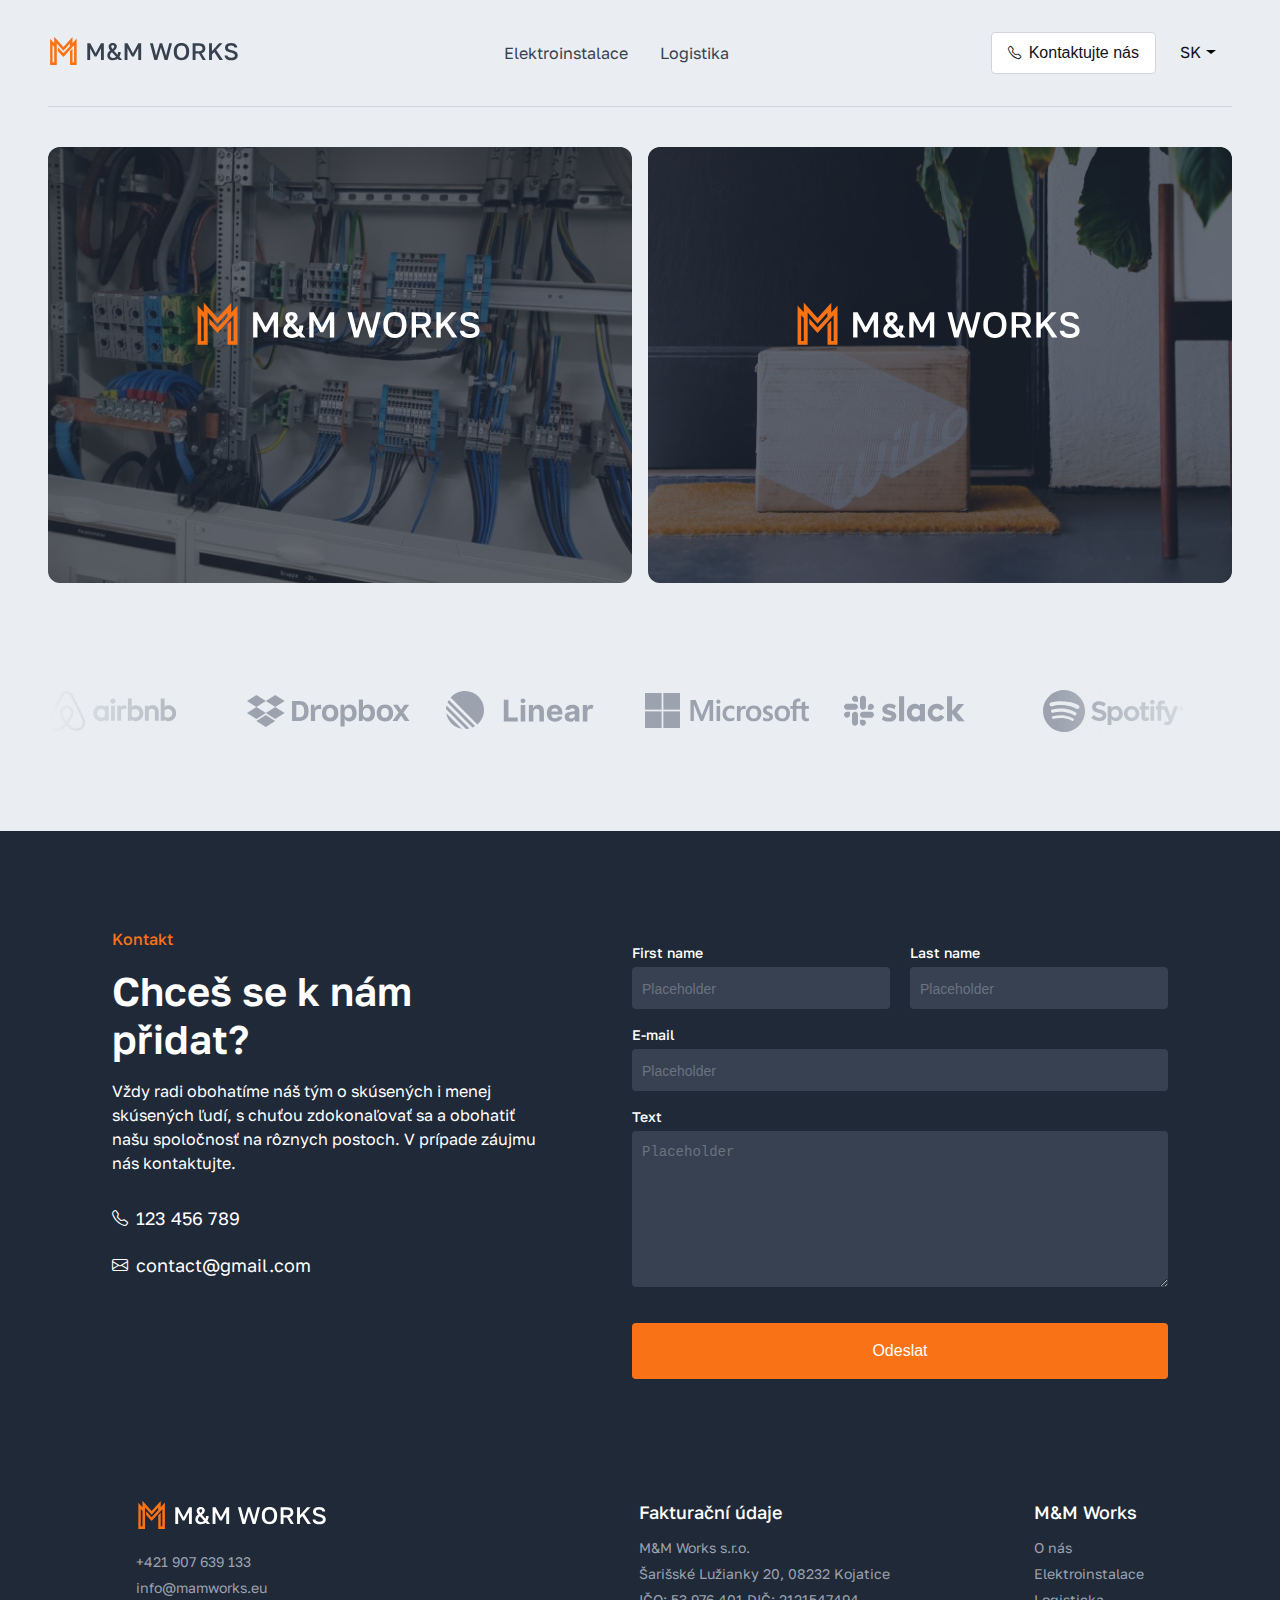
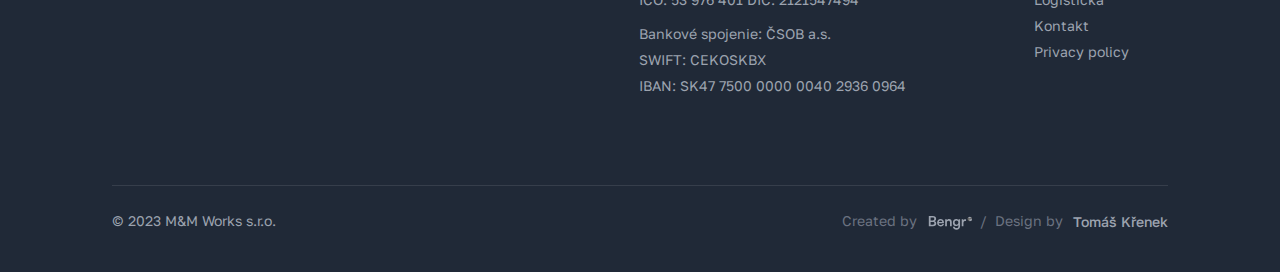
==== index.html @ a44fefaa "hotova cela media queries pro uvodni stranku s kartama" ====
<!DOCTYPE html>
<html lang="en">
<head>
    <meta charset="UTF-8">
    <meta name="viewport" content="width=device-width, initial-scale=1.0">
    <link rel="stylesheet" href="style.css">
    <link rel="stylesheet" href="https://cdn.jsdelivr.net/npm/@splidejs/splide@4.1.4/dist/css/splide.min.css">
    <title>M&M Works</title>
</head>
<body>
    <!--Header-->
    <header>
        <div class="header-container">
            <div class="header-wrapper">
                <div class="header-logo">
                    <a href="index.html">
                        <img src="./_loga/Variant=Light, Type=Works.svg" alt="logo M&M Works">
                    </a>
                </div>

                <nav class="header-nav">
                    <ul>
                        <li><a href="elektroinstalace.html">Elektroinstalace</a></li>
                        <li><a href="logistika.html">Logistika</a></li>
                    </ul>
                </nav>

                <div class="header-list">
                    <div class="header-btn">
                        <button>
                            <i class="bi bi-telephone"></i>
                            <p>Kontaktujte nás</p>
                        </button>
                    </div>

                    <div class="dropdown">
                        <div class="select">
                            <span class="selected">SK</span>
                            <div class="caret"></div>
                        </div>
                        <ul class="menu">
                            <li class="active">SK</li>
                            <li>DE</li>
                            <li>EN</li>
                        </ul>
                    </div>
                </div>
            </div>
        </div>
    </header>

    <!--Introductory Main Content-->
    <main>
        <section>
            <div class="main-container">
                <div class="main-content">
                    <div class="main-wrapper">
                        <div class="main-cards">
                            <a href="elektroinstalace.html">
                                <div class="main-card-bg"></div>
                                <div class="main-card-img">
                                    <img src="/_img/image 2.jpg">
                                </div>
                                
                                <div class="main-logo-img">
                                    <img src="/_loga/Variant=Dark, Type=Works.svg">
                                </div>
                                <div class="main-content-btn">
                                    <button>Více o službě</button>
                                </div>
                            </a>
                            
                        </div>
                
                        <div class="main-cards">
                            <a href="logistika.html">
                                <div class="main-card-bg"></div>
                                <div class="main-card-img">
                                    <img src="/_img/image-logistika.jpg">
                                </div>
                                
                                <div class="main-logo-img">
                                    <img src="/_loga/Variant=Dark, Type=Works.svg">
                                </div>
                                <div class="main-content-btn">
                                    <button>Více o službě</button>
                                </div>
                            </a>
                            
                        </div>
                    </div>
        
                    <div class="main-splide-content section-slider">
                        <div class="splide slider1" role="group" aria-label="Splide Basic HTML Example">
                            <div class="splide__track">
                                    <ul class="splide__list">
                                        <li class="splide__slide"><img src="./_loga/logo-airbnb.svg" alt="Logo Airbnb"></li>
                                        <li class="splide__slide"><img src="./_loga/logo-dropbox.svg" alt="Logo Dropbox"></li>
                                        <li class="splide__slide"><img src="./_loga/logo-linear.svg" alt="Logo Linear"></li>
                                        <li class="splide__slide"><img src="./_loga/logo-microsoft.svg" alt="Logo Microsoft"></li>
                                        <li class="splide__slide"><img src="./_loga/logo-slack.svg" alt="Logo Slack"></li>
                                        <li class="splide__slide"><img src="./_loga/logo-spotify.svg" alt="Logo Spotify"></li>
                                        <li class="splide__slide"><img src="./_loga/logo-airbnb.svg" alt="Logo Airbnb"></li>
                                        <li class="splide__slide"><img src="./_loga/logo-dropbox.svg" alt="Logo dropbox"></li>
                                        <li class="splide__slide"><img src="./_loga/logo-linear.svg" alt="Logo Linear"></li>
                                        <li class="splide__slide"><img src="./_loga/logo-microsoft.svg" alt="Logo Microsoft"></li>
                                        <li class="splide__slide"><img src="./_loga/logo-slack.svg" alt="Logo Slack"></li>
                                        <li class="splide__slide"><img src="./_loga/logo-spotify.svg" alt="Logo Spotify"></li>
                                    </ul>
                            </div>
                        </div>
                    </div>
                </div>
            </div>
        </section>
    </main>

    <!--Footer -->
    <footer>
        <div class="footer-container">
            <div class="footer-items-content">
                <div class="footer-content">
                    <div class="footer-first-part">
                        <div class="first-part-text">
                            <p class="footer-contact">Kontakt</p>
                            <h2>Chceš se k nám přidat?</h2>
                            <p>Vždy radi obohatíme náš tým o skúsených i menej skúsených ľudí, s chuťou zdokonaľovať sa a obohatiť našu spoločnosť na rôznych postoch. V prípade záujmu nás kontaktujte.</p>
                        </div>
                        
                        <div class="footer-info">
                            <div class="footer-items">
                                <i class="bi bi-telephone"></i>
                                <p>123 456 789</p>
                            </div>
                            <div class="footer-items">
                                <i class="bi bi-envelope"></i>
                                <p>contact@gmail.com</p>
                            </div>
                        </div>
                    </div>
    
                    <div>
                        <form class="footer-form">
                            <div class="row">
                                <div class="input-group group-name">
                                    <input type="text" id="name" class="shit" placeholder="Placeholder" required>
                                    <label for="name">First name</label>
                                </div>
                                <div class="input-group group-name">
                                    <input type="text" id="name" class="shitone" placeholder="Placeholder" required>
                                    <label for="name">Last name</label>
                                </div>
                            </div>
                            
                            <div class="input-group">
                                <input type="text" id="email" placeholder="Placeholder" required>
                                <label for="email">E-mail</label>
                            </div>
                            <div class="input-group">
                                <textarea id="message" rows="8" placeholder="Placeholder"></textarea>
                                <label for="message">Text</label>
                            </div>
                            <button type="submit">Odeslat</button>
                        </form>
    
                    </div>
                </div>
    
                <div class="footer-second-part">
                    <div class="footer-item-contact">
                        <div>
                            <a href="#">
                                <img src="./_loga/Variant=Dark, Type=Works.svg" alt="logo M&M Works">
                            </a>
                        </div>
    
                        <div class="footer-contact-list">
                            <div>
                                <p>+421 907 639 133</p>
                            </div>
    
                            <div>
                                <p>info@mamworks.eu</p>
                            </div>
                        </div>
                    </div>
    
                    <div class="footer-first-list">
                        <h4>Fakturační údaje</h4>
                        <ul>
                            <li><a href="#">M&M Works s.r.o.</a></li>
                            <li><a href="#">Šarišské Lužianky 20, 08232 Kojatice</a></li>
                            <li><a href="#">IČO: 53 976 401 DIČ: 2121547494</a></li>
                        </ul>
    
                        <ul>
                            <li><a href="#">Bankové spojenie: ČSOB a.s.</a></li>
                            <li><a href="#">SWIFT: CEKOSKBX</a></li>
                            <li><a href="#">IBAN: SK47 7500 0000 0040 2936 0964</a></li>
                        </ul>
                    </div>
    
                    <div class="footer-second-list">
                        <h4>M&M Works</h4>
                        <ul>
                            <li><a href="#">O nás</a></li>
                            <li><a href="#">Elektroinstalace</a></li>
                            <li><a href="#">Logisticka</a></li>
                            <li><a href="#">Kontakt</a></li>
                            <li><a href="#">Privacy policy</a></li>
                        </ul>
                    </div>
                </div>
    
                <div class="footer-last-part">
                    <div class="footer-last-info">
                        <div class="footer-frame">
                            <p>© 2023 M&M Works s.r.o.</p>
                        </div>
        
                        <div class="footer-last-frame">
                            <p class="mr-6">Created by</p>
                            <a href="https://www.bengr.cz/">
                                <img src="./_loga/bengr.svg" alt="Logo Bengr">
                            </a>
                            <p class="m-8">/</p>
                            <p class="mr-6">Design by</p>
                            <a href="https://www.tomaskrenek.com/"  class="footer-last-name">
                                <p>Tomáš Křenek</p>
                            </a>
                        </div>
                    </div>
                </div>
            </div>
        </div>
    </footer>

    <script src="https://cdn.jsdelivr.net/npm/@splidejs/splide@4.1.4/dist/js/splide.min.js"></script>
    <script src="script.js"></script>
</body>
</html>
---- style.css ----
@charset "UTF-8";
@import url("https://fonts.googleapis.com/css2?family=Golos+Text:wght@400..900&display=swap");
@import url("https://cdn.jsdelivr.net/npm/bootstrap-icons@1.11.3/font/bootstrap-icons.min.css");
/*SLIDER FIRST*/
.main-splide-content {
  max-width: 90rem;
  margin: 0 auto;
}

.section-slider1 {
  display: flex;
  align-items: center;
  padding: 4rem 0 2.5rem 0;
}

.slider1::before,
.slider1::after {
  background: linear-gradient(to right, rgb(234, 237, 241) 0%, rgba(255, 255, 255, 0) 100%);
  content: "";
  height: 100%;
  position: absolute;
  width: 15%;
  z-index: 2;
}

.slider1::before {
  left: 0;
  top: 0;
}

.slider1::after {
  right: 0;
  top: 0;
  transform: rotateZ(180deg);
}

.slider1.slider-bg::before,
.slider1.slider-bg::after {
  background: linear-gradient(to right, rgb(255, 255, 255) 0%, rgba(255, 255, 255, 0) 100%);
  content: "";
  height: 100%;
  position: absolute;
  width: 15%;
  z-index: 2;
}

.slider1.slider-bg::before {
  left: 0;
  top: 0;
}

.slider1.slider-bg::after {
  right: 0;
  top: 0;
  transform: rotateZ(180deg);
}

/*SLIDER 2*/
.splide2 img {
  width: 100%;
  -o-object-fit: cover;
     object-fit: cover;
}

.splide__pagination {
  position: relative !important;
  bottom: 0 !important;
  margin-top: 0.625rem !important;
}

.splide__pagination__page.is-active {
  background: rgb(28, 30, 40) !important;
}

/*SLIDER 3*/
.slider3 {
  display: flex;
  justify-content: flex-end; /* Zarovná slidy na pravou stranu */
}

.slider3 img {
  height: 280px;
  width: 100%;
  -o-object-fit: cover;
     object-fit: cover;
}

.slide-caption {
  background-color: green;
  padding: 20px;
}

@media screen and (max-width: 1279px) {
  .section-slider {
    display: none;
  }
}
/*Section About Transportation*/
.services-items-logistika {
  width: 50%;
  padding-right: 3.5rem;
}
.services-items-logistika .services-logistika ul {
  display: flex;
  flex-direction: column;
  gap: 1rem;
  margin: 2.5rem 0 0 0;
}
.services-items-logistika .services-logistika ul .services-logistika-list {
  display: flex;
  gap: 0.75rem;
}
.services-items-logistika .services-logistika ul li {
  list-style-type: none;
}
.services-items-logistika .services-logistika ul li p {
  color: rgb(56, 65, 80);
  font-size: 1rem;
  line-height: 1.5rem;
  font-weight: 400;
}

.services-logistika-feature {
  display: flex;
  flex-direction: column;
  gap: 1rem;
}

.services-logistika-item {
  margin: 0 0 0 1.875rem;
}

.services-logistika-container {
  display: flex;
  align-items: center;
  background-color: rgb(234, 237, 241);
  padding: 0.75rem 1rem;
  border-radius: 0.25rem;
  margin: 1.5rem 0 0 0;
  gap: 0.75rem;
}
.services-logistika-container p {
  color: rgb(56, 65, 80) !important;
  font-weight: 400 !important;
  font-size: 1rem !important; /*uz zoufalost*/
  line-height: 1.5rem !important;
}

/*Breakpointy*/
@media screen and (max-width: 1023px) {
  .services-items-logistika {
    width: 100%;
  }
  .items-logistika-reverse {
    flex-direction: column-reverse !important;
  }
}
/*Footer*/
.footer-container {
  display: flex;
  flex-direction: column;
  align-items: center;
  background-color: rgb(32, 41, 55);
  padding: 6rem 7rem 2.5rem 7rem;
}
.footer-container .footer-items-content {
  max-width: 90rem;
  width: 100%;
  margin: 0 auto;
  display: flex;
  flex-direction: column;
  gap: 4rem;
}
.footer-container .footer-content {
  display: flex;
  gap: 4rem;
  width: 100%;
  justify-content: space-between;
}
.footer-container .footer-content .footer-first-part {
  display: flex;
  flex-direction: column;
  gap: 1.875rem;
}
.footer-container .footer-content .footer-first-part .first-part-text {
  display: flex;
  flex-direction: column;
  gap: 1rem;
}
.footer-container .footer-content .footer-first-part .first-part-text .footer-contact {
  font-size: 1rem;
  line-height: 1.5rem;
  color: rgb(249, 115, 22);
  font-weight: 500;
}
.footer-container .footer-content .footer-first-part .first-part-text h2 {
  font-size: 2.5rem;
  line-height: 3rem;
  color: rgb(255, 255, 255);
  font-weight: 600;
}
.footer-container .footer-content .footer-first-part .first-part-text p {
  max-width: 35.5rem;
  font-size: 1rem;
  line-height: 1.5rem;
  font-weight: 400;
  color: rgb(255, 255, 255);
}
.footer-container .footer-content .footer-first-part .footer-info {
  display: flex;
  flex-direction: column;
  gap: 1.313rem;
}
.footer-container .footer-content .footer-first-part .footer-info .footer-items {
  display: flex;
  gap: 0.5rem;
  align-items: center;
}
.footer-container .footer-content .footer-first-part .footer-info .footer-items p {
  color: rgb(255, 255, 255);
  font-size: 1.125rem;
  line-height: 1.625rem;
}
.footer-container .footer-content .footer-first-part .footer-info .footer-items .bi-telephone {
  color: rgb(255, 255, 255);
}
.footer-container .footer-content .footer-first-part .footer-info .footer-items .bi-envelope {
  color: rgb(255, 255, 255);
}
.footer-container .footer-content .footer-form {
  display: flex;
  flex-direction: column;
  width: 100%;
  width: 35.5rem;
  position: relative;
  padding: 2rem 0 2rem 2rem;
  gap: 2rem;
}
.footer-container .footer-content .footer-form .row {
  display: flex;
  align-items: center;
  justify-content: space-between;
  gap: 1.25rem;
}
.footer-container .footer-content .footer-form .row #name {
  height: 2.625rem;
}
.footer-container .footer-content .footer-form .row .group-name {
  width: 50%;
}
.footer-container .footer-content .footer-form .input-group {
  position: relative;
  padding: 0.5rem 0 0 0;
}
.footer-container .footer-content .footer-form .input-group input, .footer-container .footer-content .footer-form .input-group textarea {
  width: 100%;
  padding: 0.625rem;
  background-color: rgb(55, 65, 81);
  font-size: 15px;
  border: none;
  border-radius: 0.25rem;
  color: rgb(255, 255, 255);
}
.footer-container .footer-content .footer-form .input-group ::-moz-placeholder {
  color: rgb(107, 114, 128);
  font-size: 0.875rem;
  line-height: 1.375rem;
  font-weight: 400;
}
.footer-container .footer-content .footer-form .input-group ::placeholder {
  color: rgb(107, 114, 128);
  font-size: 0.875rem;
  line-height: 1.375rem;
  font-weight: 400;
}
.footer-container .footer-content .footer-form .input-group #email {
  height: 2.625rem;
}
.footer-container .footer-content .footer-form .input-group label {
  height: 100%;
  position: absolute;
  left: 0;
  bottom: 1.563rem;
  color: rgb(255, 255, 255);
  font-size: 0.875rem;
  line-height: 1.375rem;
  font-weight: 500;
  padding: 0.5rem 0 0 0;
}
.footer-container .footer-content .footer-form button {
  color: #fff;
  font-size: 1rem;
  line-height: 1.5rem;
  font-weight: 500;
  background-color: rgb(249, 115, 22);
  border: none;
  border-radius: 0.25rem;
  padding: 1rem 2rem;
  width: 100%;
  cursor: pointer;
}
.footer-container .footer-second-part {
  display: flex;
  justify-content: space-between;
  width: 100%;
}
.footer-container .footer-second-part .footer-item-contact {
  display: flex;
  flex-direction: column;
  gap: 1rem;
  width: 40%;
  padding: 1.5rem;
}
.footer-container .footer-second-part .footer-contact-list {
  display: flex;
  flex-direction: column;
  gap: 0.25rem;
}
.footer-container .footer-second-part .footer-contact-list p {
  color: rgb(156, 163, 175);
  font-size: 0.875rem;
  line-height: 1.375rem;
  cursor: pointer;
  white-space: nowrap;
}
.footer-container .footer-second-part .footer-first-list {
  display: flex;
  flex-direction: column;
  gap: 0.75rem;
  padding: 1.5rem;
}
.footer-container .footer-second-part .footer-first-list h4 {
  font-size: 1.125rem;
  line-height: 1.625rem;
  color: rgb(255, 255, 255);
  font-weight: 500;
}
.footer-container .footer-second-part .footer-first-list ul {
  display: flex;
  flex-direction: column;
  gap: 0.25rem;
  list-style-type: none;
}
.footer-container .footer-second-part .footer-first-list ul a {
  text-decoration: none;
  font-size: 0.875rem;
  line-height: 1.375rem;
  color: rgb(156, 163, 175);
}
.footer-container .footer-second-part .footer-second-list {
  display: flex;
  flex-direction: column;
  gap: 0.75rem;
  padding: 1.5rem;
}
.footer-container .footer-second-part .footer-second-list h4 {
  font-size: 1.125rem;
  line-height: 1.625rem;
  color: rgb(255, 255, 255);
  font-weight: 500;
}
.footer-container .footer-second-part .footer-second-list ul {
  display: flex;
  flex-direction: column;
  gap: 0.25rem;
  list-style-type: none;
}
.footer-container .footer-second-part .footer-second-list ul a {
  text-decoration: none;
  font-size: 0.875rem;
  line-height: 1.375rem;
  color: rgb(156, 163, 175);
}
.footer-container .footer-last-part {
  width: 100%;
  border-top: 0.063rem solid rgba(255, 255, 255, 0.1);
}
.footer-container .footer-last-part .footer-last-info {
  display: flex;
  justify-content: space-between;
  margin: 1.5rem 0 0 0;
}
.footer-container .footer-last-part .footer-last-info .footer-frame p {
  font-size: 0.875rem;
  line-height: 1.375rem;
  font-weight: 400;
  color: rgb(156, 163, 175);
}
.footer-container .footer-last-part .footer-last-info .footer-last-frame {
  display: flex;
  align-items: center;
}
.footer-container .footer-last-part .footer-last-info .footer-last-frame p {
  font-size: 0.875rem;
  line-height: 1.375rem;
  font-weight: 400;
  color: rgb(107, 114, 128);
}
.footer-container .footer-last-part .footer-last-info .footer-last-frame a {
  align-items: center;
  display: flex;
  height: 0.875rem;
  margin: 0.125rem 0 0 0.25rem;
}
.footer-container .footer-last-part .footer-last-info .footer-last-frame .footer-last-name {
  text-decoration: none;
}
.footer-container .footer-last-part .footer-last-info .footer-last-frame .footer-last-name p {
  font-weight: 500;
  color: rgb(156, 163, 175);
}

/*Breakpointy*/
@media screen and (max-width: 767px) {
  .footer-container {
    padding: 4rem 1rem;
  }
  .footer-item-contact {
    padding: 1.5rem 0 !important;
  }
  .footer-first-list {
    padding: 1.5rem 0 !important;
  }
  .footer-second-list {
    padding: 1.5rem 0 !important;
  }
  .footer-last-info {
    flex-direction: column;
    align-items: center;
    gap: 1rem;
  }
}
@media screen and (min-width: 768px) and (max-width: 1023px) {
  .footer-container {
    padding: 6rem 2rem;
  }
}
@media screen and (max-width: 1023px) {
  .footer-content {
    flex-direction: column;
  }
  .footer-form {
    padding: 2rem 0 2rem 0;
  }
  .footer-container .footer-content .footer-form {
    padding: 2rem 0 2rem 0;
    width: 100%;
  }
  .footer-form button {
    background-color: aqua;
  }
  .footer-second-part {
    flex-direction: column;
  }
}
/* HEADER */
.header-container {
  background-color: rgb(234, 237, 241);
  display: flex;
  justify-content: center;
}
.header-container .header-wrapper {
  display: flex;
  justify-content: space-between;
  align-items: center;
  max-width: 90rem;
  margin: 0 3rem;
  border-bottom: 0.063rem solid rgb(209, 213, 219);
  padding: 2rem 0;
  width: 100%;
}
.header-container .header-wrapper .header-nav ul {
  display: flex;
  cursor: pointer;
  gap: 2rem;
}
.header-container .header-wrapper .header-nav li {
  list-style-type: none;
}
.header-container .header-wrapper .header-nav a {
  font-size: 1rem;
  line-height: 1.5rem;
  color: rgb(56, 65, 80);
  text-decoration: none;
}
.header-container .header-wrapper .header-list {
  display: flex;
  gap: 0.5rem;
}
.header-container .header-wrapper .header-list .header-btn button {
  display: flex;
  gap: 0.5rem;
  padding: 0.5rem 1rem;
  cursor: pointer;
  color: rgb(15, 19, 26);
  align-items: center;
  border-radius: 0.25rem;
  border: 1px solid rgb(209, 213, 219);
  background-color: rgb(255, 255, 255);
}
.header-container .header-wrapper .header-list .header-btn p {
  font-size: 1rem;
  line-height: 1.5rem;
  font-weight: 500;
}
.header-container .header-wrapper .header-list .dropdown {
  position: relative;
}
.header-container .header-wrapper .header-list .dropdown .select {
  background: transparent;
  color: rgb(15, 19, 26);
  display: flex;
  justify-content: center;
  align-items: center;
  padding: 0.5rem 1rem;
  font-size: 1rem;
  line-height: 1.5rem;
}
.header-container .header-wrapper .header-list .dropdown .select:hover, .header-container .header-wrapper .header-list .dropdown .select:active {
  background-color: aqua;
}
.header-container .header-wrapper .header-list .dropdown .caret {
  width: 0;
  border-left: 0.313rem solid transparent;
  border-right: 0.313rem solid transparent;
  border-top: 0.25rem solid black;
  transition: 0.3s;
  margin: 0 0 0 0.313rem;
}
.header-container .header-wrapper .header-list .dropdown .caret-rotate {
  transform: rotate(180deg);
}
.header-container .header-wrapper .header-list .dropdown .menu {
  list-style-type: none;
  padding: 0.5rem;
  background: white;
  box-shadow: 0 1rem 2rem 0 rgba(82, 88, 117, 0.08);
  border-radius: 0.3rem;
  color: rgb(15, 19, 26);
  position: absolute;
  top: 3rem;
  left: 50%;
  transform: translateX(-50%);
  opacity: 0;
  display: none;
  transition: 0.2s;
  z-index: 1;
}
.header-container .header-wrapper .header-list .dropdown .menu li {
  padding: 1rem;
  margin: 0.5rem 0;
  border-radius: 0.3rem;
}
.header-container .header-wrapper .header-list .dropdown .active {
  background: lightgrey;
}
.header-container .header-wrapper .header-list .dropdown .menu-open {
  display: block;
  opacity: 1;
}

/*Breakpointy*/
@media screen and (max-width: 639px) {
  .header-wrapper {
    flex-direction: column;
  }
}
@media screen and (max-width: 767px) {
  .header-wrapper {
    margin: 0 1rem !important;
  }
}
@media screen and (min-width: 768px) and (max-width: 1023px) {
  .header-wrapper {
    margin: 0 2rem !important;
  }
}
@media screen and (max-width: 1023px) {
  .header-nav {
    display: none;
  }
}
*, *::before, *::after {
  padding: 0;
  margin: 0;
  box-sizing: border-box;
}

body {
  font-family: "Golos Text", sans-serif;
}

/*Introductory Main Content*/
.main-container {
  background-color: rgb(234, 237, 241);
}
.main-container .main-content {
  display: flex;
  flex-direction: column;
  gap: 4rem;
  max-width: 90rem;
  margin: 0 auto;
}
.main-container .main-splide-content {
  margin: 0 0 6rem 0;
}

.main-wrapper {
  width: 100%;
  display: flex;
  justify-content: center;
  align-items: center;
  gap: 1rem;
  padding-top: 2.5rem;
  padding-bottom: 4rem;
}
.main-wrapper .main-cards {
  position: relative;
  width: 100%;
}
.main-wrapper .main-cards .main-card-bg {
  width: 100%;
  height: 100%;
  position: absolute;
  top: 0;
  left: 0;
  background-color: rgba(32, 41, 55, 0.7);
  border-radius: 0.75rem;
}
.main-wrapper .main-cards .main-card-img img {
  display: block;
  margin: auto;
  width: 100%;
  height: auto;
  -o-object-fit: cover;
     object-fit: cover;
  border-radius: 0.75rem;
}
.main-wrapper .main-cards .main-logo-img {
  position: absolute;
  top: 35%;
  left: 0;
  z-index: 4;
  justify-content: center;
  display: flex;
  margin: auto;
  width: 100%;
}
.main-wrapper .main-cards .main-logo-img img {
  height: 50%;
  width: 50%;
}
.main-wrapper .main-cards .main-content-btn {
  width: 100%;
  height: 100%;
  top: 0;
  left: 0;
  position: absolute;
  display: flex;
  justify-content: center;
  align-items: center;
  background-color: rgba(32, 41, 55, 0.95);
  opacity: 0;
  transition: opacity 0.6s, transform 0.6s;
}
.main-wrapper .main-cards .main-content-btn:hover {
  opacity: 1;
}
.main-wrapper .main-cards .main-content-btn:hover > * {
  transform: translateY(0);
}
.main-wrapper .main-cards .main-content-btn button {
  position: absolute;
  bottom: 35%;
  padding: 16px 32px;
  border: none;
  border-radius: 4px;
  background-color: rgb(249, 115, 22);
  color: white;
  cursor: pointer;
}

.main-content-btn > * {
  transform: translateY(25px);
  transition: transform 0.6s;
}

/*Introductory Section*/
.elektro-bg {
  display: flex;
  align-items: center;
  background-color: rgb(234, 237, 241);
}
.elektro-bg .main-information {
  max-width: 90rem;
  margin: 0 auto;
  display: flex;
  align-items: center;
  gap: 4rem;
  padding: 40px 112px 40px 112px;
}
.elektro-bg .main-information .elektro-features {
  max-width: 34.688rem;
}
.elektro-bg .main-information .elektro-features .elektro-items {
  display: flex;
  align-items: center;
  margin: 0 0 1.5rem 0;
  gap: 0.25rem;
  color: rgb(107, 114, 128);
}
.elektro-bg .main-information .elektro-features .elektro-items p {
  font-size: 1.125rem;
  line-height: 1.625rem;
}
.elektro-bg .main-information .elektro-features h1 {
  font-size: 3rem;
  line-height: 3.5rem;
  color: rgb(15, 19, 26);
  font-weight: 600;
  margin: 0 0 1.5rem 0;
}
.elektro-bg .main-information .elektro-features p {
  font-size: 1.125rem;
  line-height: 1.625rem;
  font-weight: 400;
}
.elektro-bg .main-information .elektro-item-img {
  width: 100%;
}
.elektro-bg .main-information .elektro-item-img img {
  border-radius: 0.75rem;
  width: 100%;
}

/*Section Cards*/
.section-cards {
  display: flex;
  align-items: center;
  padding: 6rem 0;
}
.section-cards .elektro-cards {
  display: flex;
  flex-direction: column;
  max-width: 90rem;
  margin: 0 auto;
  gap: 2.5rem;
  width: 100%;
}
.section-cards .elektro-cards h2 {
  font-size: 2.5rem;
  line-height: 3rem;
  font-weight: 600;
  color: rgb(15, 19, 26);
}
.section-cards .elektro-cards .elektro-item {
  display: flex;
  flex-wrap: wrap;
  gap: 1rem;
}
.section-cards .elektro-cards .elektro-item .elektro-card {
  display: flex;
  flex-basis: calc(33.33% - 1.25rem);
  padding: 1rem 1.25rem;
  align-items: center;
  border-radius: 0.5rem;
  border: 0.063rem solid rgb(209, 213, 219);
  gap: 1rem;
}
.section-cards .elektro-cards .elektro-item .elektro-card h5 {
  font-size: 1.25rem;
  line-height: 1.5rem;
  font-weight: 600;
}

/*Section About Operation*/
.section-services {
  padding: 6rem 0;
}
.section-services .services-features {
  display: flex;
  flex-direction: column;
  max-width: 90rem;
  margin: 0 auto;
  gap: 4rem;
}
.section-services .services-features .services-items {
  display: flex;
  align-items: center;
  gap: 3rem;
}
.section-services .services-features .services-items .services-text {
  width: 50%;
}
.section-services .services-features .services-items .services-text h2 {
  font-size: 2.5rem;
  line-height: 3rem;
  margin: 0 0 1rem 0;
}
.section-services .services-features .services-items .services-text p {
  font-size: 1.125rem;
  line-height: 1.625rem;
  color: rgb(56, 65, 80);
  font-weight: 400;
}
.section-services .services-features .services-items .services-text .highlight-part {
  font-weight: 600;
}
.section-services .services-features .services-items .services-part {
  padding: 0 3.5rem 0 0;
}
.section-services .services-features .services-items .services-part-second {
  padding: 0 0 0 3.5rem;
}
.section-services .services-features .services-items .services-img {
  width: 50%;
}
.section-services .services-features .services-items .services-img img {
  width: 100%;
}

/*Section About Why-M&M*/
.section-items {
  display: flex;
  align-items: center;
  padding: 6rem 0;
  max-width: 90rem;
  margin: 0 auto;
}
.section-items .content-items-info {
  display: flex;
  flex-direction: column;
}
.section-items h2 {
  font-size: 2.5rem;
  line-height: 3rem;
  margin: 0 0 2.5rem 0;
}
.section-items .items-features {
  display: flex;
  gap: 2rem;
  flex-wrap: wrap;
}
.section-items .items-features .items-content {
  display: flex;
  flex-direction: column;
  border-radius: 0.75rem;
  padding: 1.5rem 1.5rem 2rem 1.5rem;
  width: calc(33.33% - 2.67rem);
  gap: 1.5rem;
  background-color: rgb(32, 41, 55);
}
.section-items .items-features .items-content .items-icon {
  padding: 0.75rem;
  border: 0.063rem solid rgb(55, 65, 81);
  width: 3rem;
  height: 3rem;
  border-radius: 0.25rem;
}
.section-items .items-features .items-content h5 {
  font-size: 1.25rem;
  line-height: 1.5rem;
  font-weight: 600;
  margin: 0 0 0.5rem 0;
  color: rgb(255, 255, 255);
}
.section-items .items-features .items-content p {
  font-size: 1rem;
  line-height: 1.5rem;
  font-weight: 500;
  color: rgb(156, 163, 175);
}
.section-items .items-features .light-color {
  background-color: rgb(56, 65, 80);
}
.section-items .items-features .light-color .light-color-icon {
  border: 0.063rem solid rgba(209, 213, 219, 0.2);
}

/*Section About Examples*/
.section-example {
  display: flex;
  align-items: center;
  padding: 6rem 0;
}
.section-example .container-example {
  display: flex;
  flex-direction: column;
  max-width: 90rem;
  margin: 0 auto;
  gap: 2.5rem;
  width: 100%;
}
.section-example .container-example .info-example {
  max-width: 53.313rem;
}
.section-example .container-example .info-example h2 {
  font-size: 2.5rem;
  line-height: 3rem;
  color: rgb(15, 19, 26);
  font-weight: 600;
  margin: 0 0 1rem 0;
}
.section-example .container-example .info-example p {
  font-size: 1.125rem;
  line-height: 1.625rem;
  font-weight: 400;
  color: rgb(56, 65, 80);
}

/*Section About Us*/
.section-aboutus {
  padding: 6rem 5rem;
  background-color: rgb(234, 237, 241);
  display: flex;
  align-items: center;
}
.section-aboutus .container-aboutus {
  display: flex;
  max-width: 90rem;
  margin: 0 auto;
  gap: 4rem;
}
.section-aboutus .container-aboutus .container-info {
  width: 50%;
}
.section-aboutus .container-aboutus .container-info .container-aboutus-word {
  color: rgb(249, 115, 22);
  font-weight: 500;
  font-size: 1rem;
  line-height: 1.5rem;
}
.section-aboutus .container-aboutus .container-info h2 {
  font-size: 2.5rem;
  line-height: 3rem;
  font-weight: 600;
  color: rgb(15, 19, 26);
  margin: 1.5rem 0;
}
.section-aboutus .container-aboutus .container-info p {
  font-size: 1.125rem;
  line-height: 1.625rem;
  font-weight: 400;
  color: rgb(56, 65, 80);
}

.w-100 {
  width: 100% !important;
}

.m-8 {
  margin: 0 0.5rem;
}

.mr-6 {
  margin-right: 0.375rem;
}

/*padding-left*/
.p-l-56 {
  padding-left: 3.5rem;
}

/*Section About M&M-App*/
.section-application {
  padding: 6rem 0;
}
.section-application .feature-app {
  display: flex;
  align-items: center;
  background-color: rgb(234, 237, 241);
  max-width: 90rem;
  margin: 0 auto;
  border-radius: 0.688rem;
  padding: 0 0 0 5rem;
}
.section-application .feature-app .container-app {
  display: flex;
  flex-direction: column;
  gap: 2.5rem;
}
.section-application .feature-app .container-app .container-app-text h2 {
  font-size: 2.5rem;
  line-height: 3rem;
  font-weight: 600;
  color: rgb(15, 19, 26);
  margin-bottom: 1rem;
}
.section-application .feature-app .container-app .container-app-text .app-large {
  font-size: 1.125rem;
  line-height: 1.625rem;
  font-weight: 400;
  color: rgb(56, 65, 80);
}
.section-application .feature-app .container-app-list ul {
  display: flex;
  flex-direction: column;
  gap: 1rem;
}
.section-application .feature-app .container-app-list ul li {
  list-style-type: none;
  display: flex;
  gap: 0.75rem;
}
.section-application .feature-app .container-app-list ul li p {
  font-size: 1rem;
  line-height: 1.5rem;
  color: rgb(56, 65, 80);
  font-weight: 400;
}
.section-application .feature-app .container-app-img {
  margin: 2.6875rem 0;
  width: 100%;
}
.section-application .feature-app .container-app-img img {
  width: 100%;
}

/*Breakpointy*/
@media screen and (max-width: 639px) {
  .elektro-item {
    flex-direction: column;
  }
  .items-features {
    flex-direction: column;
  }
  .items-features .items-content {
    width: 100% !important;
  }
}
@media screen and (min-width: 640px) and (max-width: 1023px) {
  .elektro-card {
    flex-basis: calc(50% - 0.625rem) !important;
  }
  .items-features .items-content {
    flex-basis: calc(50% - 2rem);
  }
}
@media screen and (max-width: 767px) {
  .main-wrapper {
    padding: 2.5rem 1rem;
  }
  .section-application {
    padding: 4rem 1rem;
  }
  .container-app {
    padding: 4rem 1rem;
  }
}
@media screen and (min-width: 768px) and (max-width: 1023px) {
  .main-wrapper {
    padding: 2.5rem 2rem;
  }
  .section-application {
    padding: 6rem 2rem;
  }
}
@media screen and (max-width: 1023px) {
  .main-wrapper {
    flex-direction: column;
  }
  .main-information {
    padding: 6rem 2rem !important;
    width: 100%;
  }
  .elektro-features {
    width: 100%;
  }
  .elektro-features h1 {
    font-size: 1.5rem !important;
  }
  .main-cards {
    flex-direction: column;
  }
  .main-cards-div1,
  .main-cards-div2 {
    width: 100%;
  }
  .section-slider1 {
    display: none;
  }
  /*Introductory Section*/
  .main-information {
    flex-direction: column;
  }
  .section-cards {
    padding: 6rem 2rem;
  }
  .section-services {
    padding: 6rem 2rem;
  }
  .services-items {
    flex-direction: column;
  }
  .services-text {
    width: 100% !important;
    padding: 0 !important;
  }
  .services-img {
    width: 100% !important;
  }
  .services-items-reverse {
    flex-direction: column-reverse;
  }
  .section-items {
    padding: 6rem 2rem;
  }
  .section-example {
    padding: 6rem 2rem;
  }
  .section-aboutus {
    padding: 6rem 2rem;
  }
  .section-aboutus .container-info {
    width: 100% !important;
  }
  .feature-app {
    flex-direction: column;
    padding: 0 !important;
  }
  .feature-app .container-app {
    padding: 1rem 2rem;
  }
  .feature-app .container-app-img {
    padding-left: 1rem;
  }
  .container-aboutus {
    flex-direction: column;
  }
}
@media screen and (min-width: 1024px) and (max-width: 1920px) {
  .main-wrapper {
    padding: 2.5rem 3rem;
  }
  .section-slider {
    padding: 0 3rem;
  }
}/*# sourceMappingURL=style.css.map */
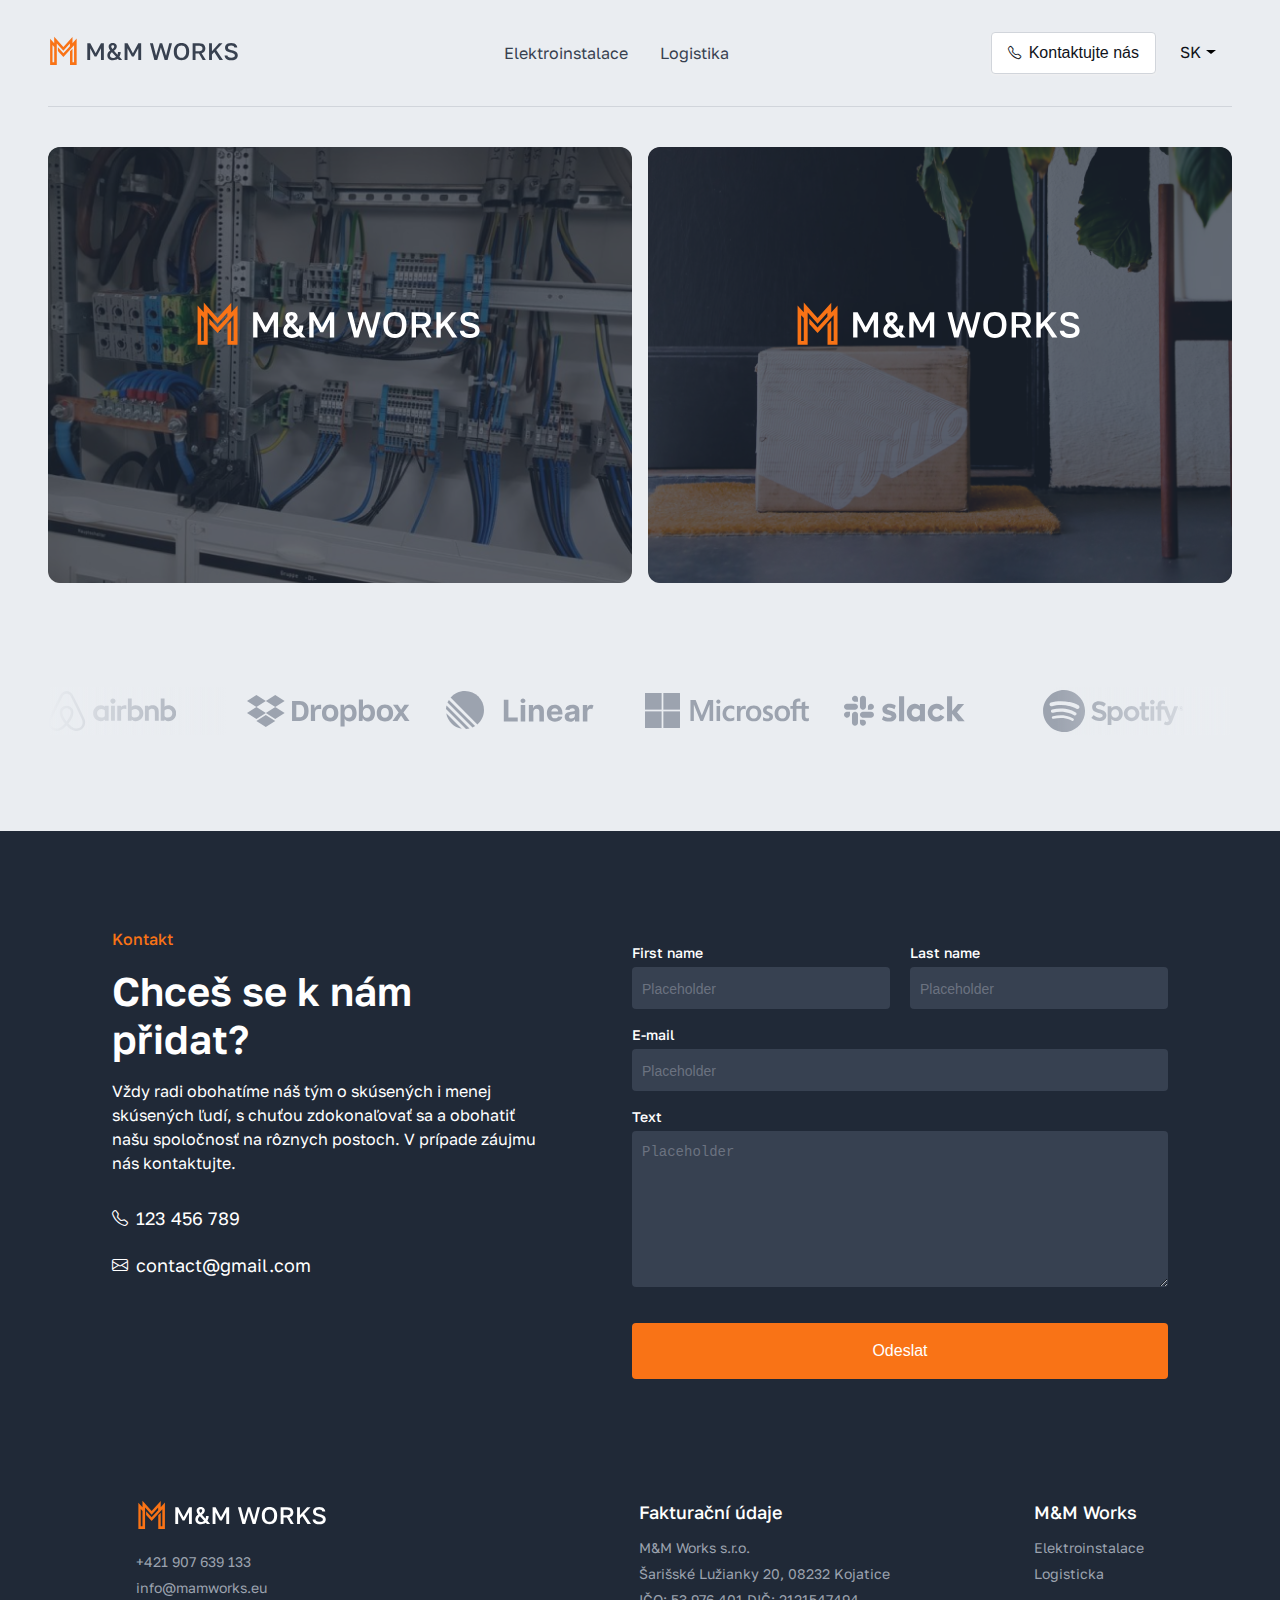
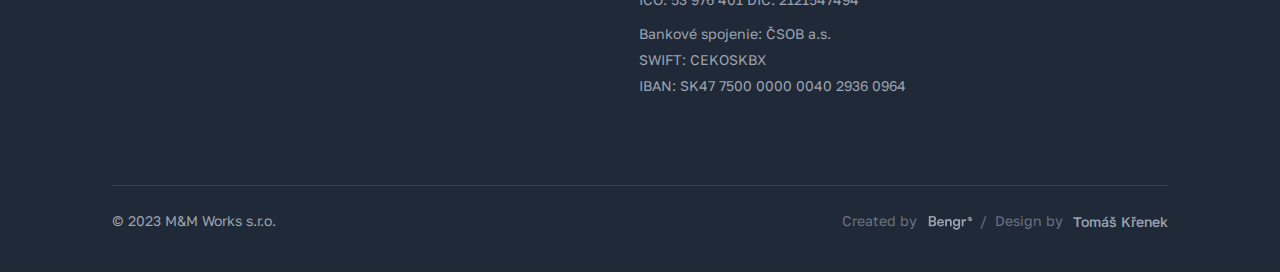
==== commit f6b8d1b1: "hotove stavy pro sekci footer-second-part" ====
--- a/index.html
+++ b/index.html
@@ -186,28 +186,25 @@
                     </div>
     
                     <div class="footer-first-list">
-                        <h4>Fakturační údaje</h4>
+                        <p>Fakturační údaje</p>
                         <ul>
-                            <li><a href="#">M&M Works s.r.o.</a></li>
-                            <li><a href="#">Šarišské Lužianky 20, 08232 Kojatice</a></li>
-                            <li><a href="#">IČO: 53 976 401 DIČ: 2121547494</a></li>
+                            <li><p>M&M Works s.r.o.</p></li>
+                            <li><p>Šarišské Lužianky 20, 08232 Kojatice</p></li>
+                            <li><p>IČO: 53 976 401 DIČ: 2121547494</p></li>
                         </ul>
     
                         <ul>
-                            <li><a href="#">Bankové spojenie: ČSOB a.s.</a></li>
-                            <li><a href="#">SWIFT: CEKOSKBX</a></li>
-                            <li><a href="#">IBAN: SK47 7500 0000 0040 2936 0964</a></li>
+                            <li><p>Bankové spojenie: ČSOB a.s.</p></li>
+                            <li><p>SWIFT: CEKOSKBX</p></li>
+                            <li><p>IBAN: SK47 7500 0000 0040 2936 0964</p></li>
                         </ul>
                     </div>
     
                     <div class="footer-second-list">
-                        <h4>M&M Works</h4>
+                        <p>M&M Works</p>
                         <ul>
-                            <li><a href="#">O nás</a></li>
                             <li><a href="#">Elektroinstalace</a></li>
                             <li><a href="#">Logisticka</a></li>
-                            <li><a href="#">Kontakt</a></li>
-                            <li><a href="#">Privacy policy</a></li>
                         </ul>
                     </div>
                 </div>
--- a/style.css
+++ b/style.css
@@ -5,6 +5,7 @@
 .main-splide-content {
   max-width: 90rem;
   margin: 0 auto;
+  width: 100%;
 }
 
 .section-slider1 {
@@ -77,60 +78,108 @@
   display: flex;
   justify-content: flex-end; /* Zarovná slidy na pravou stranu */
 }
-
-.slider3 img {
-  height: 280px;
+.slider3 .splide3-human img {
+  height: 100%;
   width: 100%;
   -o-object-fit: cover;
      object-fit: cover;
+  border-radius: 0.5rem 0.5rem 0 0;
 }
 
 .slide-caption {
-  background-color: green;
-  padding: 20px;
-}
-
+  background-color: rgb(56, 65, 80);
+  padding: 1.5rem 1rem 1.25rem 1.25rem;
+  border-radius: 0 0 0.5rem 0.5rem;
+}
+.slide-caption .splide-info-job {
+  color: rgb(249, 115, 22);
+  font-size: 0.875rem;
+  line-height: 1.375rem;
+  font-weight: 400;
+  margin-bottom: 0.25rem;
+}
+.slide-caption h4 {
+  color: rgb(255, 255, 255);
+  font-weight: 600;
+  font-size: 1.5rem;
+  line-height: 2rem;
+  margin-bottom: 0.25rem;
+}
+.slide-caption p {
+  color: rgb(156, 163, 175);
+  font-size: 0.875rem;
+  line-height: 1.375rem;
+  font-weight: 400;
+}
+
+@media screen and (min-width: 1280px) {
+  .section-slider {
+    padding: 0 3rem;
+  }
+  .section-slider1 {
+    padding: 4rem 3rem 2.5rem 3rem;
+  }
+}
 @media screen and (max-width: 1279px) {
   .section-slider {
     display: none;
   }
-}
+  .section-slider1 {
+    display: none;
+  }
+}
+@media screen and (max-width: 1920px) {
+  .slider3 {
+    display: none;
+  }
+}
+.main-content-logistics {
+  width: 50%;
+}
+
+.img-item-logistics {
+  width: 50% !important;
+}
+.img-item-logistics img {
+  width: auto !important;
+}
+
 /*Section About Transportation*/
-.services-items-logistika {
+.services-items-logistics {
   width: 50%;
   padding-right: 3.5rem;
 }
-.services-items-logistika .services-logistika ul {
+.services-items-logistics .services-logistics ul {
   display: flex;
   flex-direction: column;
   gap: 1rem;
   margin: 2.5rem 0 0 0;
 }
-.services-items-logistika .services-logistika ul .services-logistika-list {
+.services-items-logistics .services-logistics ul .services-logistics-list {
   display: flex;
   gap: 0.75rem;
 }
-.services-items-logistika .services-logistika ul li {
+.services-items-logistics .services-logistics ul li {
   list-style-type: none;
 }
-.services-items-logistika .services-logistika ul li p {
+.services-items-logistics .services-logistics ul li p {
   color: rgb(56, 65, 80);
   font-size: 1rem;
   line-height: 1.5rem;
   font-weight: 400;
 }
 
-.services-logistika-feature {
+.services-logistics-feature {
   display: flex;
   flex-direction: column;
   gap: 1rem;
 }
 
-.services-logistika-item {
+.services-logistics-item {
   margin: 0 0 0 1.875rem;
 }
 
-.services-logistika-container {
+.services-logistics-container {
   display: flex;
   align-items: center;
   background-color: rgb(234, 237, 241);
@@ -139,7 +188,7 @@
   margin: 1.5rem 0 0 0;
   gap: 0.75rem;
 }
-.services-logistika-container p {
+.services-logistics-container p {
   color: rgb(56, 65, 80) !important;
   font-weight: 400 !important;
   font-size: 1rem !important; /*uz zoufalost*/
@@ -147,12 +196,27 @@
 }
 
 /*Breakpointy*/
+@media screen and (max-width: 1279px) {
+  .img-item-logistics {
+    width: 100% !important;
+  }
+  .img-item-logistics img {
+    width: 100% !important;
+  }
+}
 @media screen and (max-width: 1023px) {
-  .services-items-logistika {
+  .main-info-logistics {
+    gap: 0 !important;
+  }
+  .services-items-logistics {
     width: 100%;
-  }
-  .items-logistika-reverse {
+    padding: 0;
+  }
+  .items-logistics-reverse {
     flex-direction: column-reverse !important;
+  }
+  .services-logistics.p-l-56 {
+    padding: 0 !important;
   }
 }
 /*Footer*/
@@ -323,13 +387,16 @@
   cursor: pointer;
   white-space: nowrap;
 }
+.footer-container .footer-second-part .footer-contact-list p:hover, .footer-container .footer-second-part .footer-contact-list p:focus, .footer-container .footer-second-part .footer-contact-list p:active {
+  color: rgb(255, 255, 255);
+}
 .footer-container .footer-second-part .footer-first-list {
   display: flex;
   flex-direction: column;
   gap: 0.75rem;
   padding: 1.5rem;
 }
-.footer-container .footer-second-part .footer-first-list h4 {
+.footer-container .footer-second-part .footer-first-list p {
   font-size: 1.125rem;
   line-height: 1.625rem;
   color: rgb(255, 255, 255);
@@ -341,11 +408,11 @@
   gap: 0.25rem;
   list-style-type: none;
 }
-.footer-container .footer-second-part .footer-first-list ul a {
-  text-decoration: none;
+.footer-container .footer-second-part .footer-first-list ul li p {
   font-size: 0.875rem;
   line-height: 1.375rem;
   color: rgb(156, 163, 175);
+  font-weight: 400;
 }
 .footer-container .footer-second-part .footer-second-list {
   display: flex;
@@ -353,7 +420,7 @@
   gap: 0.75rem;
   padding: 1.5rem;
 }
-.footer-container .footer-second-part .footer-second-list h4 {
+.footer-container .footer-second-part .footer-second-list p {
   font-size: 1.125rem;
   line-height: 1.625rem;
   color: rgb(255, 255, 255);
@@ -371,6 +438,9 @@
   line-height: 1.375rem;
   color: rgb(156, 163, 175);
 }
+.footer-container .footer-second-part .footer-second-list ul a:hover, .footer-container .footer-second-part .footer-second-list ul a:focus, .footer-container .footer-second-part .footer-second-list ul a:active {
+  color: rgb(255, 255, 255);
+}
 .footer-container .footer-last-part {
   width: 100%;
   border-top: 0.063rem solid rgba(255, 255, 255, 0.1);
@@ -483,6 +553,10 @@
   color: rgb(56, 65, 80);
   text-decoration: none;
 }
+.header-container .header-wrapper .header-nav a:hover, .header-container .header-wrapper .header-nav a:focus, .header-container .header-wrapper .header-nav a:active {
+  color: rgb(15, 19, 26);
+  text-decoration: underline;
+}
 .header-container .header-wrapper .header-list {
   display: flex;
   gap: 0.5rem;
@@ -497,6 +571,15 @@
   border-radius: 0.25rem;
   border: 1px solid rgb(209, 213, 219);
   background-color: rgb(255, 255, 255);
+  box-shadow: 0px 1px 2px 0px rgb(241, 241, 241);
+}
+.header-container .header-wrapper .header-list .header-btn button:hover {
+  background-color: rgb(234, 237, 241);
+}
+.header-container .header-wrapper .header-list .header-btn button:focus, .header-container .header-wrapper .header-list .header-btn button:active {
+  border: 1px solid rgb(70, 143, 254);
+  box-shadow: 0px 0px 0px 3px rgb(70, 143, 254);
+  background-color: rgb(255, 255, 255);
 }
 .header-container .header-wrapper .header-list .header-btn p {
   font-size: 1rem;
@@ -515,9 +598,12 @@
   padding: 0.5rem 1rem;
   font-size: 1rem;
   line-height: 1.5rem;
-}
-.header-container .header-wrapper .header-list .dropdown .select:hover, .header-container .header-wrapper .header-list .dropdown .select:active {
-  background-color: aqua;
+  cursor: pointer;
+}
+.header-container .header-wrapper .header-list .dropdown .select:focus, .header-container .header-wrapper .header-list .dropdown .select:active {
+  border: 1px solid rgb(70, 143, 254);
+  box-shadow: 0px 0px 0px 3px rgb(70, 143, 254);
+  background-color: rgb(255, 255, 255);
 }
 .header-container .header-wrapper .header-list .dropdown .caret {
   width: 0;
@@ -603,6 +689,7 @@
 }
 .main-container .main-splide-content {
   margin: 0 0 6rem 0;
+  width: 100%;
 }
 
 .main-wrapper {
@@ -698,6 +785,7 @@
   align-items: center;
   gap: 4rem;
   padding: 40px 112px 40px 112px;
+  width: 100%;
 }
 .elektro-bg .main-information .elektro-features {
   max-width: 34.688rem;
@@ -830,6 +918,7 @@
 .section-items .content-items-info {
   display: flex;
   flex-direction: column;
+  width: 100%;
 }
 .section-items h2 {
   font-size: 2.5rem;
@@ -956,6 +1045,10 @@
   margin-right: 0.375rem;
 }
 
+.m-t-4 {
+  margin-top: 0.25rem;
+}
+
 /*padding-left*/
 .p-l-56 {
   padding-left: 3.5rem;
@@ -1037,20 +1130,78 @@
   }
 }
 @media screen and (max-width: 767px) {
+  h1 {
+    font-size: 2rem !important;
+    line-height: 2.5rem !important;
+  }
+  h2 {
+    font-size: 1.5rem !important;
+    line-height: 2rem !important;
+  }
+  h4 {
+    font-size: 1.25rem !important;
+    line-height: 1.5rem !important;
+  }
+  h5 {
+    font-size: 1rem !important;
+    line-height: 1.25rem !important;
+  }
   .main-wrapper {
     padding: 2.5rem 1rem;
   }
+  .main-information {
+    padding: 2rem 1rem !important;
+  }
+  .main-information .elektro-features {
+    max-width: 100% !important;
+  }
+  .section-cards {
+    padding: 2rem 1rem;
+  }
+  .section-services {
+    padding: 2rem 1rem;
+  }
+  .section-items {
+    padding: 2rem 1rem;
+  }
+  .section-example {
+    padding: 2rem 1rem;
+  }
+  .section-aboutus {
+    padding: 2rem 1rem;
+  }
   .section-application {
-    padding: 4rem 1rem;
+    padding: 2rem 1rem;
   }
   .container-app {
-    padding: 4rem 1rem;
+    padding: 2rem 1rem;
   }
 }
 @media screen and (min-width: 768px) and (max-width: 1023px) {
   .main-wrapper {
     padding: 2.5rem 2rem;
   }
+  .main-information {
+    padding: 2.5rem 2rem !important;
+  }
+  .main-information .elektro-features {
+    max-width: 100% !important;
+  }
+  .section-cards {
+    padding: 6rem 2rem;
+  }
+  .section-services {
+    padding: 6rem 2rem;
+  }
+  .section-items {
+    padding: 6rem 2rem;
+  }
+  .section-example {
+    padding: 6rem 2rem;
+  }
+  .section-aboutus {
+    padding: 6rem 2rem;
+  }
   .section-application {
     padding: 6rem 2rem;
   }
@@ -1059,15 +1210,8 @@
   .main-wrapper {
     flex-direction: column;
   }
-  .main-information {
-    padding: 6rem 2rem !important;
-    width: 100%;
-  }
   .elektro-features {
     width: 100%;
-  }
-  .elektro-features h1 {
-    font-size: 1.5rem !important;
   }
   .main-cards {
     flex-direction: column;
@@ -1083,12 +1227,6 @@
   .main-information {
     flex-direction: column;
   }
-  .section-cards {
-    padding: 6rem 2rem;
-  }
-  .section-services {
-    padding: 6rem 2rem;
-  }
   .services-items {
     flex-direction: column;
   }
@@ -1102,15 +1240,6 @@
   .services-items-reverse {
     flex-direction: column-reverse;
   }
-  .section-items {
-    padding: 6rem 2rem;
-  }
-  .section-example {
-    padding: 6rem 2rem;
-  }
-  .section-aboutus {
-    padding: 6rem 2rem;
-  }
   .section-aboutus .container-info {
     width: 100% !important;
   }
@@ -1119,7 +1248,7 @@
     padding: 0 !important;
   }
   .feature-app .container-app {
-    padding: 1rem 2rem;
+    padding: 1.25rem;
   }
   .feature-app .container-app-img {
     padding-left: 1rem;
@@ -1128,11 +1257,32 @@
     flex-direction: column;
   }
 }
-@media screen and (min-width: 1024px) and (max-width: 1920px) {
+@media screen and (min-width: 1024px) {
   .main-wrapper {
     padding: 2.5rem 3rem;
   }
-  .section-slider {
-    padding: 0 3rem;
+  .main-information {
+    padding: 2rem 3rem !important;
+  }
+  .main-information .elektro-features {
+    max-width: 100% !important;
+  }
+  .section-cards {
+    padding: 6rem 3rem;
+  }
+  .section-services {
+    padding: 6rem 3rem;
+  }
+  .section-example {
+    padding: 6rem 3rem;
+  }
+  .section-aboutus {
+    padding: 6rem 3rem;
+  }
+  .section-application {
+    padding: 6rem 3rem;
+  }
+  .section-application .container-app {
+    padding: 3rem;
   }
 }/*# sourceMappingURL=style.css.map */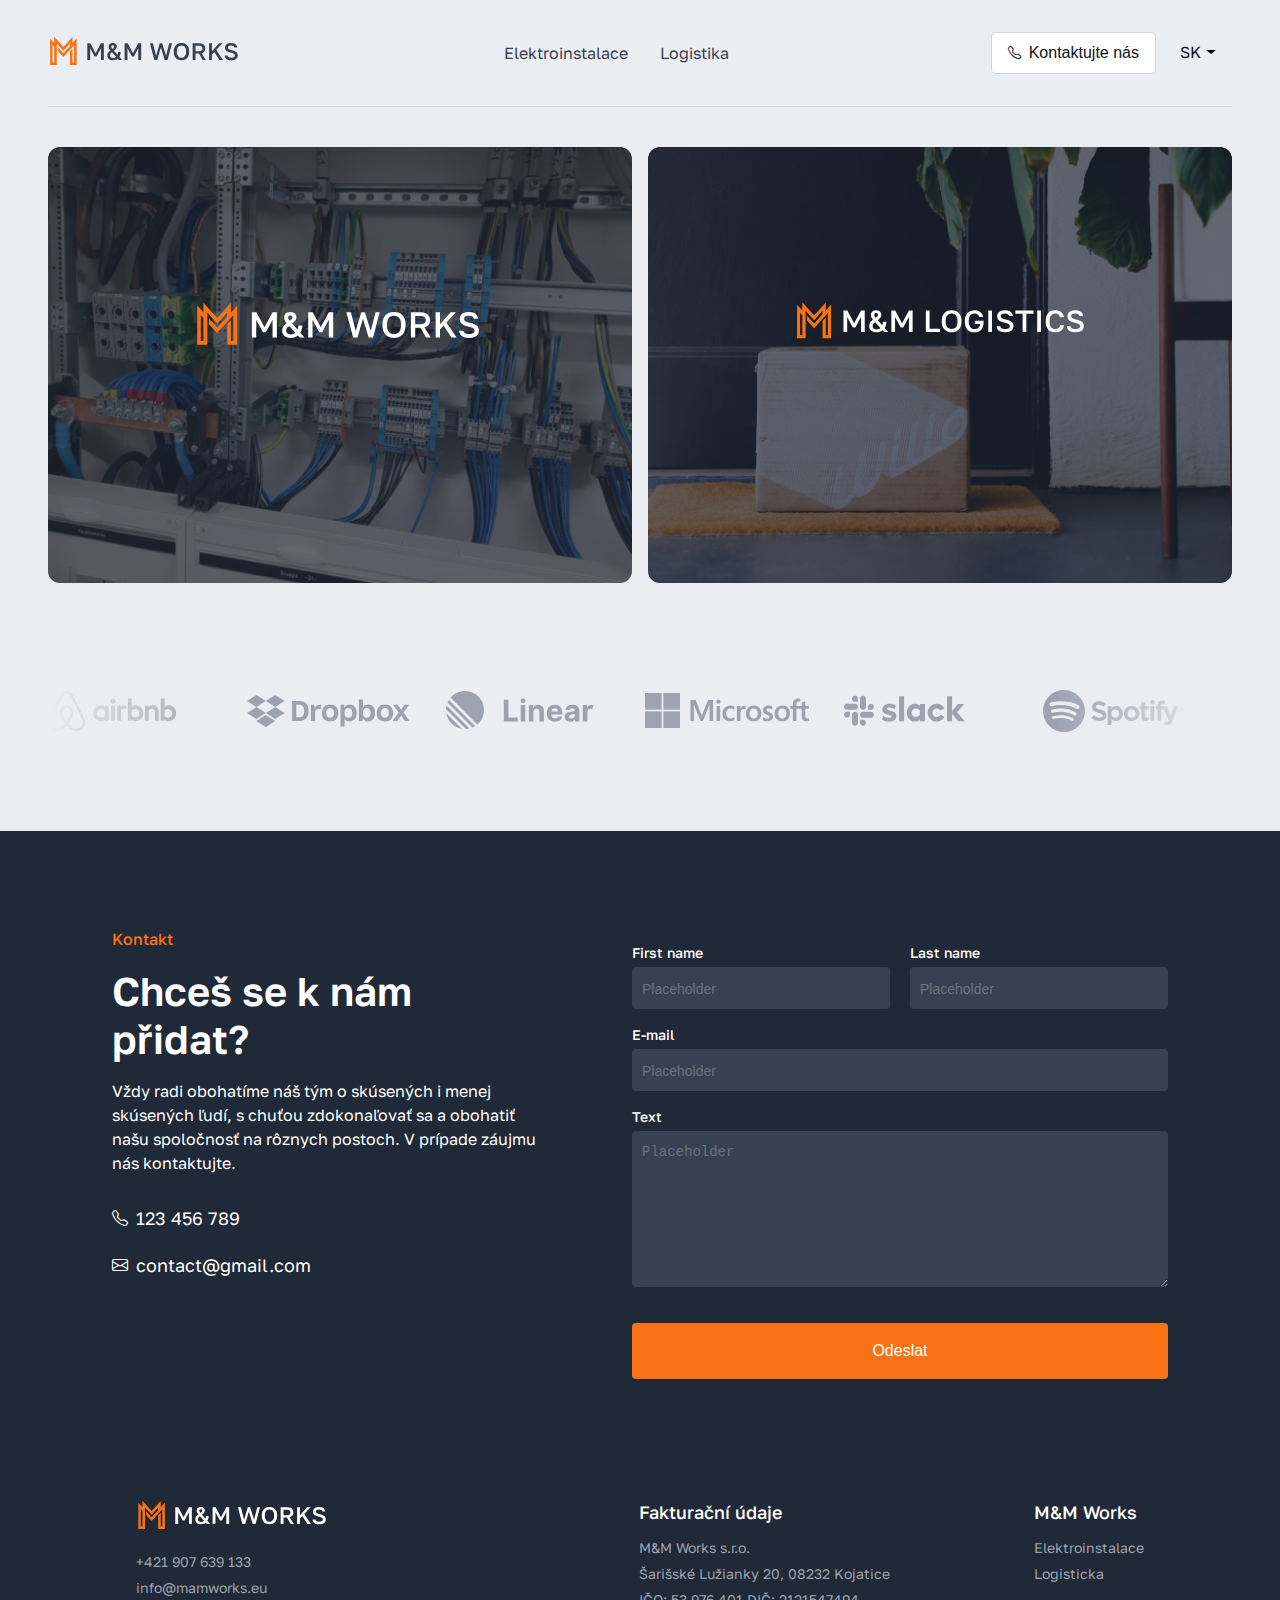
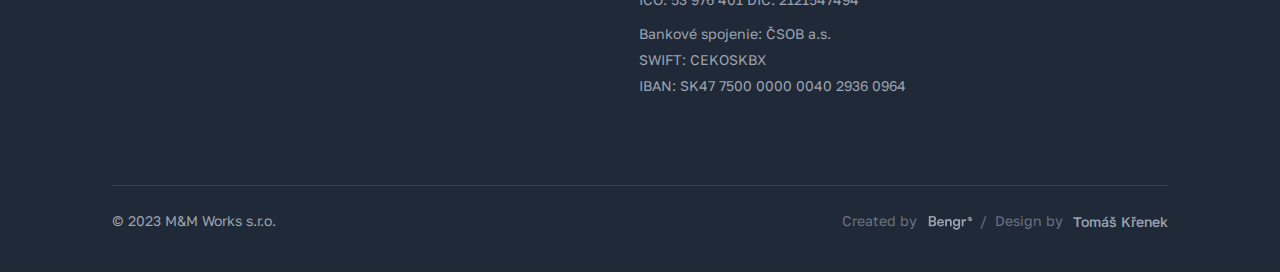
==== commit b895aa1f: "mensi predelani karty na uvodni strance" ====
--- a/index.html
+++ b/index.html
@@ -14,7 +14,7 @@
             <div class="header-wrapper">
                 <div class="header-logo">
                     <a href="index.html">
-                        <img src="./_loga/Variant=Light, Type=Works.svg" alt="logo M&M Works">
+                        <img src="./loga/Variant=Light, Type=Works.svg" alt="logo M&M Works">
                     </a>
                 </div>
 
@@ -59,11 +59,11 @@
                             <a href="elektroinstalace.html">
                                 <div class="main-card-bg"></div>
                                 <div class="main-card-img">
-                                    <img src="/_img/image 2.jpg">
+                                    <img src="./img/image 2.jpg" alt="image">
                                 </div>
                                 
                                 <div class="main-logo-img">
-                                    <img src="/_loga/Variant=Dark, Type=Works.svg">
+                                    <img src="./loga/m-m-works-logo.svg" alt="logo">
                                 </div>
                                 <div class="main-content-btn">
                                     <button>Více o službě</button>
@@ -76,11 +76,11 @@
                             <a href="logistika.html">
                                 <div class="main-card-bg"></div>
                                 <div class="main-card-img">
-                                    <img src="/_img/image-logistika.jpg">
+                                    <img src="./img/image-logistika.jpg" alt="image">
                                 </div>
                                 
                                 <div class="main-logo-img">
-                                    <img src="/_loga/Variant=Dark, Type=Works.svg">
+                                    <img src="./loga/m-m-logistics-logo.svg" alt="logo">
                                 </div>
                                 <div class="main-content-btn">
                                     <button>Více o službě</button>
@@ -94,18 +94,18 @@
                         <div class="splide slider1" role="group" aria-label="Splide Basic HTML Example">
                             <div class="splide__track">
                                     <ul class="splide__list">
-                                        <li class="splide__slide"><img src="./_loga/logo-airbnb.svg" alt="Logo Airbnb"></li>
-                                        <li class="splide__slide"><img src="./_loga/logo-dropbox.svg" alt="Logo Dropbox"></li>
-                                        <li class="splide__slide"><img src="./_loga/logo-linear.svg" alt="Logo Linear"></li>
-                                        <li class="splide__slide"><img src="./_loga/logo-microsoft.svg" alt="Logo Microsoft"></li>
-                                        <li class="splide__slide"><img src="./_loga/logo-slack.svg" alt="Logo Slack"></li>
-                                        <li class="splide__slide"><img src="./_loga/logo-spotify.svg" alt="Logo Spotify"></li>
-                                        <li class="splide__slide"><img src="./_loga/logo-airbnb.svg" alt="Logo Airbnb"></li>
-                                        <li class="splide__slide"><img src="./_loga/logo-dropbox.svg" alt="Logo dropbox"></li>
-                                        <li class="splide__slide"><img src="./_loga/logo-linear.svg" alt="Logo Linear"></li>
-                                        <li class="splide__slide"><img src="./_loga/logo-microsoft.svg" alt="Logo Microsoft"></li>
-                                        <li class="splide__slide"><img src="./_loga/logo-slack.svg" alt="Logo Slack"></li>
-                                        <li class="splide__slide"><img src="./_loga/logo-spotify.svg" alt="Logo Spotify"></li>
+                                        <li class="splide__slide"><img src="./loga/logo-airbnb.svg" alt="Logo Airbnb"></li>
+                                        <li class="splide__slide"><img src="./loga/logo-dropbox.svg" alt="Logo Dropbox"></li>
+                                        <li class="splide__slide"><img src="./loga/logo-linear.svg" alt="Logo Linear"></li>
+                                        <li class="splide__slide"><img src="./loga/logo-microsoft.svg" alt="Logo Microsoft"></li>
+                                        <li class="splide__slide"><img src="./loga/logo-slack.svg" alt="Logo Slack"></li>
+                                        <li class="splide__slide"><img src="./loga/logo-spotify.svg" alt="Logo Spotify"></li>
+                                        <li class="splide__slide"><img src="./loga/logo-airbnb.svg" alt="Logo Airbnb"></li>
+                                        <li class="splide__slide"><img src="./loga/logo-dropbox.svg" alt="Logo dropbox"></li>
+                                        <li class="splide__slide"><img src="./loga/logo-linear.svg" alt="Logo Linear"></li>
+                                        <li class="splide__slide"><img src="./loga/logo-microsoft.svg" alt="Logo Microsoft"></li>
+                                        <li class="splide__slide"><img src="./loga/logo-slack.svg" alt="Logo Slack"></li>
+                                        <li class="splide__slide"><img src="./loga/logo-spotify.svg" alt="Logo Spotify"></li>
                                     </ul>
                             </div>
                         </div>
@@ -143,11 +143,11 @@
                         <form class="footer-form">
                             <div class="row">
                                 <div class="input-group group-name">
-                                    <input type="text" id="name" class="shit" placeholder="Placeholder" required>
+                                    <input type="text" id="name" placeholder="Placeholder" required>
                                     <label for="name">First name</label>
                                 </div>
                                 <div class="input-group group-name">
-                                    <input type="text" id="name" class="shitone" placeholder="Placeholder" required>
+                                    <input type="text" id="name" placeholder="Placeholder" required>
                                     <label for="name">Last name</label>
                                 </div>
                             </div>
@@ -170,7 +170,7 @@
                     <div class="footer-item-contact">
                         <div>
                             <a href="#">
-                                <img src="./_loga/Variant=Dark, Type=Works.svg" alt="logo M&M Works">
+                                <img src="./loga/Variant=Dark, Type=Works.svg" alt="logo M&M Works">
                             </a>
                         </div>
     
@@ -203,8 +203,8 @@
                     <div class="footer-second-list">
                         <p>M&M Works</p>
                         <ul>
-                            <li><a href="#">Elektroinstalace</a></li>
-                            <li><a href="#">Logisticka</a></li>
+                            <li><a href="elektroinstalace.html">Elektroinstalace</a></li>
+                            <li><a href="logistika.html">Logisticka</a></li>
                         </ul>
                     </div>
                 </div>
@@ -218,7 +218,7 @@
                         <div class="footer-last-frame">
                             <p class="mr-6">Created by</p>
                             <a href="https://www.bengr.cz/">
-                                <img src="./_loga/bengr.svg" alt="Logo Bengr">
+                                <img src="./loga/bengr.svg" alt="Logo Bengr">
                             </a>
                             <p class="m-8">/</p>
                             <p class="mr-6">Design by</p>
--- a/style.css
+++ b/style.css
@@ -324,6 +324,10 @@
   border: none;
   border-radius: 0.25rem;
   color: rgb(255, 255, 255);
+}
+.footer-container .footer-content .footer-form .input-group input:focus, .footer-container .footer-content .footer-form .input-group input:active, .footer-container .footer-content .footer-form .input-group input:hover, .footer-container .footer-content .footer-form .input-group textarea:focus, .footer-container .footer-content .footer-form .input-group textarea:active, .footer-container .footer-content .footer-form .input-group textarea:hover {
+  border: 2px solid rgb(209, 213, 219);
+  outline: none;
 }
 .footer-container .footer-content .footer-form .input-group ::-moz-placeholder {
   color: rgb(107, 114, 128);
@@ -363,6 +367,13 @@
   width: 100%;
   cursor: pointer;
 }
+.footer-container .footer-content .footer-form button:hover {
+  background-color: rgba(249, 115, 22, 0.8);
+}
+.footer-container .footer-content .footer-form button:focus, .footer-container .footer-content .footer-form button:active {
+  border: 1px solid rgb(70, 143, 254);
+  box-shadow: 0px 0px 0px 3px rgb(70, 143, 254);
+}
 .footer-container .footer-second-part {
   display: flex;
   justify-content: space-between;
@@ -600,7 +611,7 @@
   line-height: 1.5rem;
   cursor: pointer;
 }
-.header-container .header-wrapper .header-list .dropdown .select:focus, .header-container .header-wrapper .header-list .dropdown .select:active {
+.header-container .header-wrapper .header-list .dropdown .select:focus, .header-container .header-wrapper .header-list .dropdown .select:active, .header-container .header-wrapper .header-list .dropdown .select.is-active {
   border: 1px solid rgb(70, 143, 254);
   box-shadow: 0px 0px 0px 3px rgb(70, 143, 254);
   background-color: rgb(255, 255, 255);
@@ -791,13 +802,15 @@
   max-width: 34.688rem;
 }
 .elektro-bg .main-information .elektro-features .elektro-items {
-  display: flex;
-  align-items: center;
   margin: 0 0 1.5rem 0;
+}
+.elektro-bg .main-information .elektro-features .elektro-items a {
+  display: flex;
+  text-decoration: none;
+  color: rgb(107, 114, 128);
   gap: 0.25rem;
-  color: rgb(107, 114, 128);
-}
-.elektro-bg .main-information .elektro-features .elektro-items p {
+}
+.elektro-bg .main-information .elektro-features .elektro-items a p {
   font-size: 1.125rem;
   line-height: 1.625rem;
 }
@@ -928,14 +941,13 @@
 .section-items .items-features {
   display: flex;
   gap: 2rem;
-  flex-wrap: wrap;
 }
 .section-items .items-features .items-content {
   display: flex;
   flex-direction: column;
   border-radius: 0.75rem;
   padding: 1.5rem 1.5rem 2rem 1.5rem;
-  width: calc(33.33% - 2.67rem);
+  width: 33.33%;
   gap: 1.5rem;
   background-color: rgb(32, 41, 55);
 }
@@ -1111,9 +1123,11 @@
 
 /*Breakpointy*/
 @media screen and (max-width: 639px) {
+  /*Introductory Section*/
   .elektro-item {
     flex-direction: column;
   }
+  /*Section About Why-M&M*/
   .items-features {
     flex-direction: column;
   }
@@ -1122,9 +1136,11 @@
   }
 }
 @media screen and (min-width: 640px) and (max-width: 1023px) {
+  /*Section Cards*/
   .elektro-card {
     flex-basis: calc(50% - 0.625rem) !important;
   }
+  /*Section About Why-M&M*/
   .items-features .items-content {
     flex-basis: calc(50% - 2rem);
   }
@@ -1146,80 +1162,104 @@
     font-size: 1rem !important;
     line-height: 1.25rem !important;
   }
+  /*Introductory Main Content*/
   .main-wrapper {
     padding: 2.5rem 1rem;
   }
+  /*Introductory Section*/
   .main-information {
     padding: 2rem 1rem !important;
   }
   .main-information .elektro-features {
     max-width: 100% !important;
   }
+  /*Section Cards*/
   .section-cards {
     padding: 2rem 1rem;
   }
+  /*Section About Operation*/
   .section-services {
     padding: 2rem 1rem;
   }
+  /*Section About Why-M&M*/
   .section-items {
     padding: 2rem 1rem;
   }
+  .section-items .items-features {
+    display: flex;
+    flex-wrap: wrap !important;
+  }
+  /*Section About Examples*/
   .section-example {
     padding: 2rem 1rem;
   }
+  /*Section About Us*/
   .section-aboutus {
     padding: 2rem 1rem;
   }
+  /*Section About M&M-App*/
   .section-application {
     padding: 2rem 1rem;
   }
-  .container-app {
-    padding: 2rem 1rem;
+  .section-application .container-app {
+    padding: 2rem 1rem !important;
   }
 }
 @media screen and (min-width: 768px) and (max-width: 1023px) {
+  /*Introductory Main Content*/
   .main-wrapper {
     padding: 2.5rem 2rem;
   }
+  /*Introductory Section*/
   .main-information {
     padding: 2.5rem 2rem !important;
   }
   .main-information .elektro-features {
     max-width: 100% !important;
   }
+  /*Section Cards*/
   .section-cards {
     padding: 6rem 2rem;
   }
+  /*Section About Operation*/
   .section-services {
     padding: 6rem 2rem;
   }
+  /*Section About Why-M&M*/
   .section-items {
     padding: 6rem 2rem;
   }
+  .section-items .items-features {
+    display: flex;
+    flex-wrap: wrap !important;
+  }
+  /*Section About Examples*/
   .section-example {
     padding: 6rem 2rem;
   }
+  /*Section About Us*/
   .section-aboutus {
     padding: 6rem 2rem;
   }
+  /*Section About M&M-App*/
   .section-application {
     padding: 6rem 2rem;
   }
 }
 @media screen and (max-width: 1023px) {
+  /*Introductory Main Content*/
   .main-wrapper {
     flex-direction: column;
   }
+  /*Introductory Section*/
   .elektro-features {
     width: 100%;
   }
+  /*Introductory Main Content*/
   .main-cards {
     flex-direction: column;
   }
-  .main-cards-div1,
-  .main-cards-div2 {
-    width: 100%;
-  }
+  /*Slider1 in Electrical-Installation*/
   .section-slider1 {
     display: none;
   }
@@ -1227,22 +1267,28 @@
   .main-information {
     flex-direction: column;
   }
+  /*Section About Operation*/
   .services-items {
     flex-direction: column;
   }
-  .services-text {
+  .services-items .services-text {
     width: 100% !important;
     padding: 0 !important;
   }
-  .services-img {
+  .services-items .services-img {
     width: 100% !important;
   }
   .services-items-reverse {
     flex-direction: column-reverse;
   }
-  .section-aboutus .container-info {
+  /*Section About Us*/
+  .section-aboutus .container-aboutus {
+    flex-direction: column;
+  }
+  .section-aboutus .container-aboutus .container-info {
     width: 100% !important;
   }
+  /*Section About M&M-App*/
   .feature-app {
     flex-direction: column;
     padding: 0 !important;
@@ -1253,32 +1299,40 @@
   .feature-app .container-app-img {
     padding-left: 1rem;
   }
-  .container-aboutus {
-    flex-direction: column;
-  }
-}
-@media screen and (min-width: 1024px) {
+}
+@media screen and (min-width: 1024px) and (max-width: 1599px) {
+  /*Introductory Main Content*/
   .main-wrapper {
     padding: 2.5rem 3rem;
   }
+  /*Introductory Section*/
   .main-information {
     padding: 2rem 3rem !important;
   }
   .main-information .elektro-features {
     max-width: 100% !important;
   }
+  /*Section Cards*/
   .section-cards {
     padding: 6rem 3rem;
   }
+  /*Section About Operation*/
   .section-services {
     padding: 6rem 3rem;
   }
+  /*Section About Why-M&M*/
+  .section-items {
+    padding: 6rem 3rem;
+  }
+  /*Section About Examples*/
   .section-example {
     padding: 6rem 3rem;
   }
+  /*Section About Us*/
   .section-aboutus {
     padding: 6rem 3rem;
   }
+  /*Section About M&M-App*/
   .section-application {
     padding: 6rem 3rem;
   }
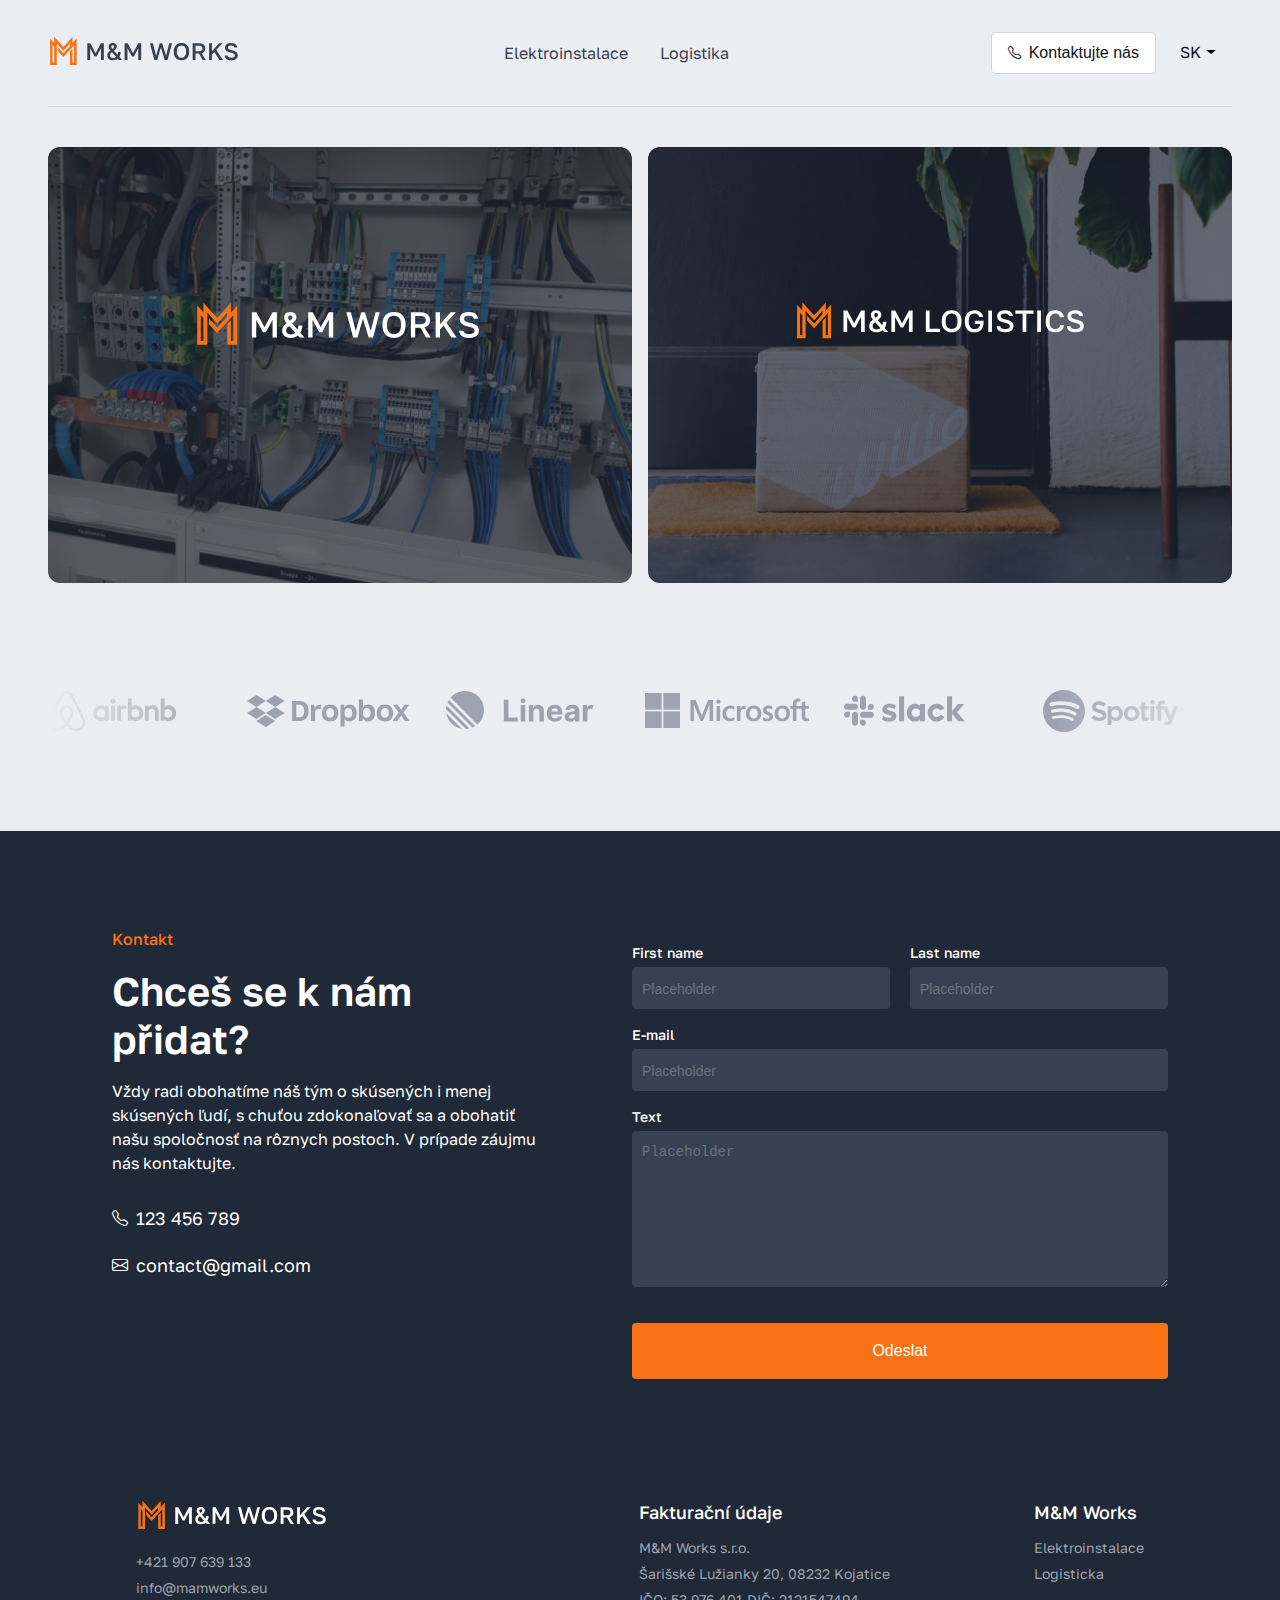
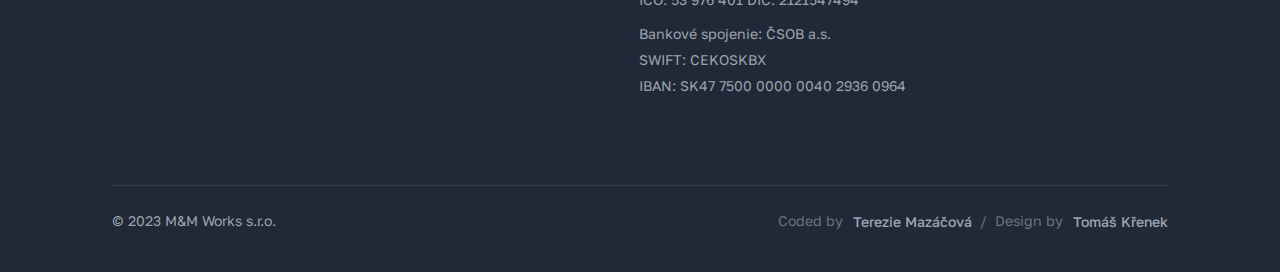
==== commit 8e901e77: "upraveny dve drobnosti ve footeru" ====
--- a/index.html
+++ b/index.html
@@ -216,9 +216,9 @@
                         </div>
         
                         <div class="footer-last-frame">
-                            <p class="mr-6">Created by</p>
-                            <a href="https://www.bengr.cz/">
-                                <img src="./loga/bengr.svg" alt="Logo Bengr">
+                            <p class="mr-6">Coded by</p>
+                            <a href="https://github.com/Terezie-Mazacova">
+                                <p>Terezie Mazáčová</p>
                             </a>
                             <p class="m-8">/</p>
                             <p class="mr-6">Design by</p>
--- a/style.css
+++ b/style.css
@@ -482,6 +482,12 @@
   display: flex;
   height: 0.875rem;
   margin: 0.125rem 0 0 0.25rem;
+  text-decoration: none;
+}
+.footer-container .footer-last-part .footer-last-info .footer-last-frame a p {
+  font-weight: 500;
+  color: rgb(156, 163, 175);
+  text-align: center;
 }
 .footer-container .footer-last-part .footer-last-info .footer-last-frame .footer-last-name {
   text-decoration: none;
@@ -809,6 +815,13 @@
   text-decoration: none;
   color: rgb(107, 114, 128);
   gap: 0.25rem;
+  transition: transform 0.3s ease;
+}
+.elektro-bg .main-information .elektro-features .elektro-items a:hover img {
+  transform: translateX(-5px);
+}
+.elektro-bg .main-information .elektro-features .elektro-items a img {
+  transition: transform 0.3s ease;
 }
 .elektro-bg .main-information .elektro-features .elektro-items a p {
   font-size: 1.125rem;
